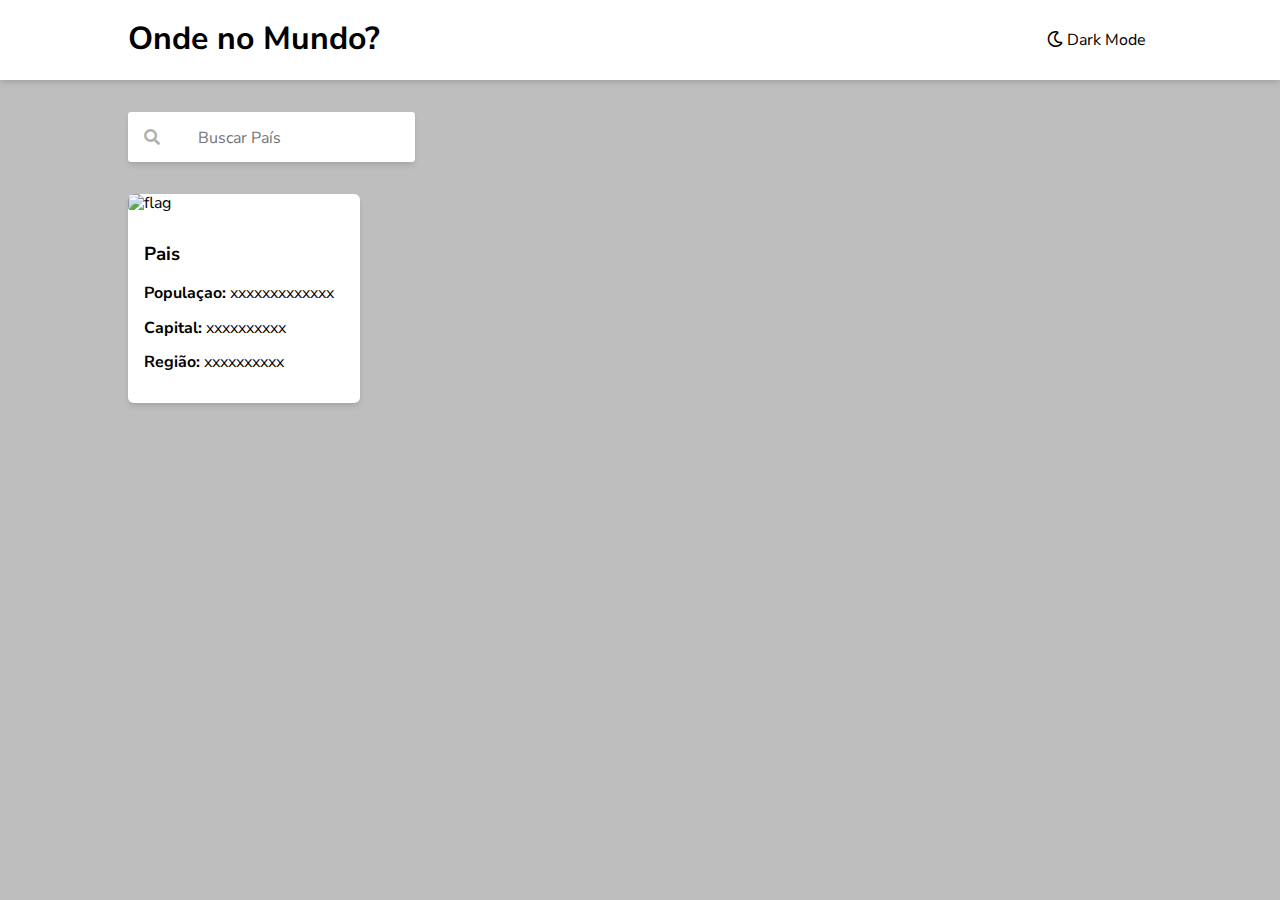
==== index.html @ 5ef60ff8 "parte 3" ====
<!DOCTYPE html>
<html lang="en">

<head>
    <meta charset="UTF-8">
    <meta http-equiv="X-UA-Compatible" content="IE=edge">
    <meta name="viewport" content="width=device-width, initial-scale=1.0">
    <link rel="stylesheet" href="css/main.css">
    <link rel="stylesheet" href="css/custom-select.css">
    <link rel="stylesheet" href="css/normalize.css">
    <link rel="stylesheet"
        href="https://fonts.googleapis.com/css2?family=Nunito+Sans:wght@300;400;600;800&display=swap">
    <link rel="stylesheet" href="https://cdnjs.cloudflare.com/ajax/libs/font-awesome/5.15.1/css/all.min.css">
    <title>Rest API Countries</title>
</head>

<body>

    <nav class="navbar">
        <div class="container navbar-content">
            <h1>Onde no Mundo?</h1>
            <button class="btn-darkmode">
                <i class="far fa-moon"></i>
                Dark Mode
            </button>
        </div>
    </nav>

    <header class="container filter-content margin">
        <form class="search " id="formulary">
            <i class="fas fa-search"></i>
            <input type="text" placeholder="Buscar País " id="input-fomulary">
        </form>
        <div class="custom-select" style="width:220px">
            <select>
                <option value="">Filtrar por Continentes</option>
                <option value="">Todos</option>
                <option value="Africa">Africa</option>
                <option value="Americas">Americas</option>
                <option value="Asia">Asia</option>
                <option value="Europe">Europa</option>
                <option value="Oceania">Oceania</option>
            </select>
        </div>
    </header>

    <main class="container grid" id="flag">
        <article class="card">
            <img src="https://flagcdn.com/br.svg" class="img-flag" alt="flag">
            <div class="card-content margin">
                <h3>Pais</h3>
                <p>
                    <b> Populaçao:</b>
                    xxxxxxxxxxxxx
                </p>
                <p>
                    <b> Capital:</b>
                    xxxxxxxxxx
                </p>
                <p>
                    <b> Região:</b>
                    xxxxxxxxxx
                </p>
            </div>
        </article>
    </main>

    <script src="js/darkmode.js"></script>
    <script src="js/custom-select.js"></script>
    <script src="js/app.js"></script>
    <script src="js/formulary.js"></script>

</body>

</html>
---- css/main.css ----
/* Box sizing em border-box para que a largura e altura incluam no calculo o padding e o border */
html{
    box-sizing: border-box;
}
/* Aqui foi adotado uma pratica para que o box-size herdasse do elemento pai sua configuração */
*, *::before, *::after{
    box-sizing: inherit;
}
/* Fonte e cores, Aqui crio variaveis de cores para serem utilizadas em todo esse arquivo CSS */
body{
    --radius: 0.35rem;
    --color-background: #bebebe;
    --color-background2: #ffffff;
    --color-text: #000000;
    --box-shadow: 0 4px 6px -1px rgba(0, 0, 0, 0.1), 0 2px 4px -1px rgba(0, 0, 0, 0.06);
    font-family: 'Nunito Sans', sans-serif;
    color: var(--color-text);
    background-color: var(--color-background);
}
body.darkmode{
    --color-background: #212E37;
    --color-background2: #2b3743 ;
    --color-text: #ffffff;

}

.container{
    margin-left: auto;
    margin-right: auto;
    width: 80%;
}

/* Margens */
.margin{
    margin-top: 2rem;
    margin-bottom: 2rem;
}

/* Barra Superior */
.navbar{
    background-color: var(--color-background2);
    box-shadow: var(--box-shadow);
}

.navbar-content{
    display:flex;
    justify-content: space-between;
    align-items: center;
}
/* Botão */
.btn-darkmode{
    background-color: var(--color-background2);
    border: none;
    outline: none;
    cursor: pointer;
    opacity: 1;
    transition: 0.3s;
    color: var(--color-text)
}
.btn-darkmode:hover {
    opacity: 0.6;
    

}
/* Filtros */
.filter-content {
    display:flex;
    justify-content: space-between;
    align-items: center;
}
.search{
    box-shadow:var(--box-shadow) ;
    border-radius: 0.2rem;
    background-color: var(--color-background2);
    padding: 1rem;
    height: 50px;
    

}
.search i{
    opacity: 0.3;
    
    
}
#input-fomulary{
    border: none;
    outline: none;
    margin-left: 2rem;
    background-color: var(--color-background2);
    color: var(--color-text);
    

}

/* Espaçamento entre os cards */
.grid{
    display: grid;
    grid-template-columns: repeat(4, minmax(0, 1fr));
    gap: 2rem;
}
/* Cartão */
.card{
    background-color: var(--color-background2);
    border-radius: var(--radius);
    box-shadow: var(--box-shadow);
}
.img-flag{
    width: 100%;
    border-bottom-left-radius: var(--radius);
    border-bottom-right-radius: var(----radius);
}
.card img {
    border-top-right-radius:var(--radius);
    border-top-left-radius: var(--radius);
}
.card-content{
    margin-bottom: 2rem;
    margin-left: 1rem;
    
}

/* Responsividade */
@media (max-width: 1200px){
    .grid {
    grid-template-columns: repeat(3, minmax(0, 1fr));
    }
}    
@media (max-width: 900px){
        .navbar-content{
            font-size: 0.7rem;
        }
        .grid {
        grid-template-columns: repeat(2, minmax(0, 1fr));
        }
        
}

@media (max-width: 658px){
    .navbar-content{
        font-size: 0.7rem;
    }
    .grid {
    grid-template-columns: repeat(1, minmax(0, 1fr));
    }
    .filter-content{
        flex-direction: column;
        align-items: flex-start;

    }
    .search{ 
        margin-bottom: 1rem;
        width: 100%;
    }
    #input-fomulary{
        width: 85%;
    }

}
---- css/custom-select.css ----
/* The container must be positioned relative: */
.custom-select {
  position: relative;
  
}

.custom-select select {
  display: none; /*hide original SELECT element: */
  
}

.select-selected {
  background-color: var(--color-background2);
  box-shadow:var(--box-shadow) ;
  border-radius: 0.2rem;
  
}

/* Style the arrow inside the select element: */
.select-selected:after {
  position: absolute;
  content: "";
  top: 21px;
  right: 10px;
  width: 0; 
  height: 0;
  border: 6px solid transparent;
  border-color: var(--color-text) transparent transparent transparent;
}

/* Point the arrow upwards when the select box is open (active): */
.select-selected.select-arrow-active:after {
  border-color: transparent transparent var(--color-text) transparent;
  top: 14px;
}

/* style the items (options), including the selected item: */
.select-items div,.select-selected {
  color: var(--color-text);
  padding: 18px 16px;
  border: 1px solid transparent;
  border-color: transparent transparent rgba(0, 0, 0, 0.1) transparent;
  cursor: pointer;
  height: 50px;
  
}

/* Style items (options): */
.select-items {
  position: absolute;
  background-color: var(--color-background2);
  margin-top: 0.3rem;
  top: 100%;
  left: 0;
  right: 0;
  z-index: 99;
  box-shadow:var(--box-shadow) ;
  border-radius: 0.2rem;
  
}

/* Hide the items when the select box is closed: */
.select-hide {
  display: none;
}

.select-items div:hover, .same-as-selected {
  background-color: rgba(0, 0, 0, 0.1);
  box-shadow:var(--box-shadow) ;
}
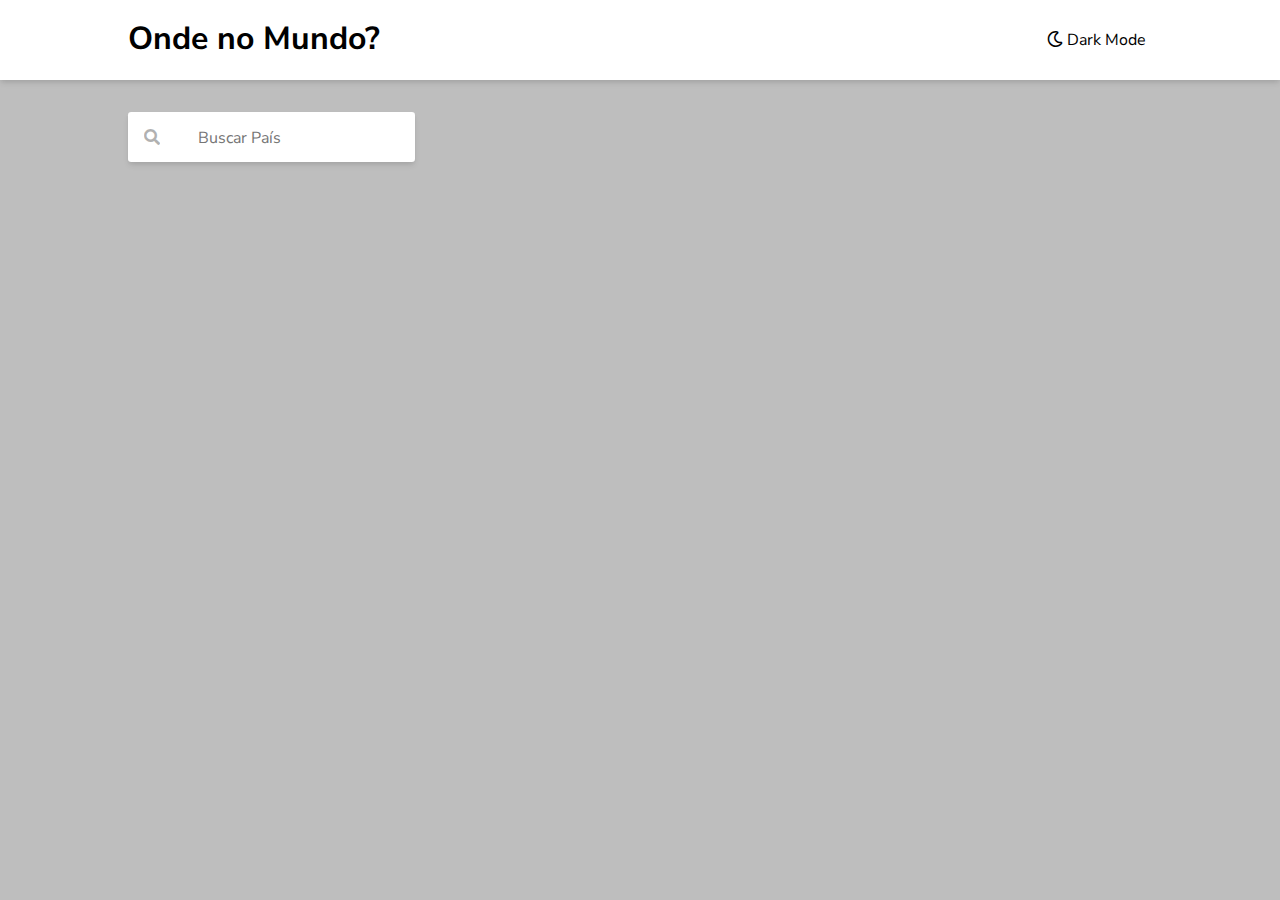
==== commit 058f755e: "parte 4" ====
--- a/index.html
+++ b/index.html
@@ -45,22 +45,7 @@
     </header>
 
     <main class="container grid" id="flag">
-        <article class="card">
-            <img src="https://flagcdn.com/br.svg" class="img-flag" alt="flag">
-            <div class="card-content margin">
-                <h3>Pais</h3>
-                <p>
-                    <b> Populaçao:</b>
-                    xxxxxxxxxxxxx
-                </p>
-                <p>
-                    <b> Capital:</b>
-                    xxxxxxxxxx
-                </p>
-                <p>
-                    <b> Região:</b>
-                    xxxxxxxxxx
-                </p>
+                        
             </div>
         </article>
     </main>
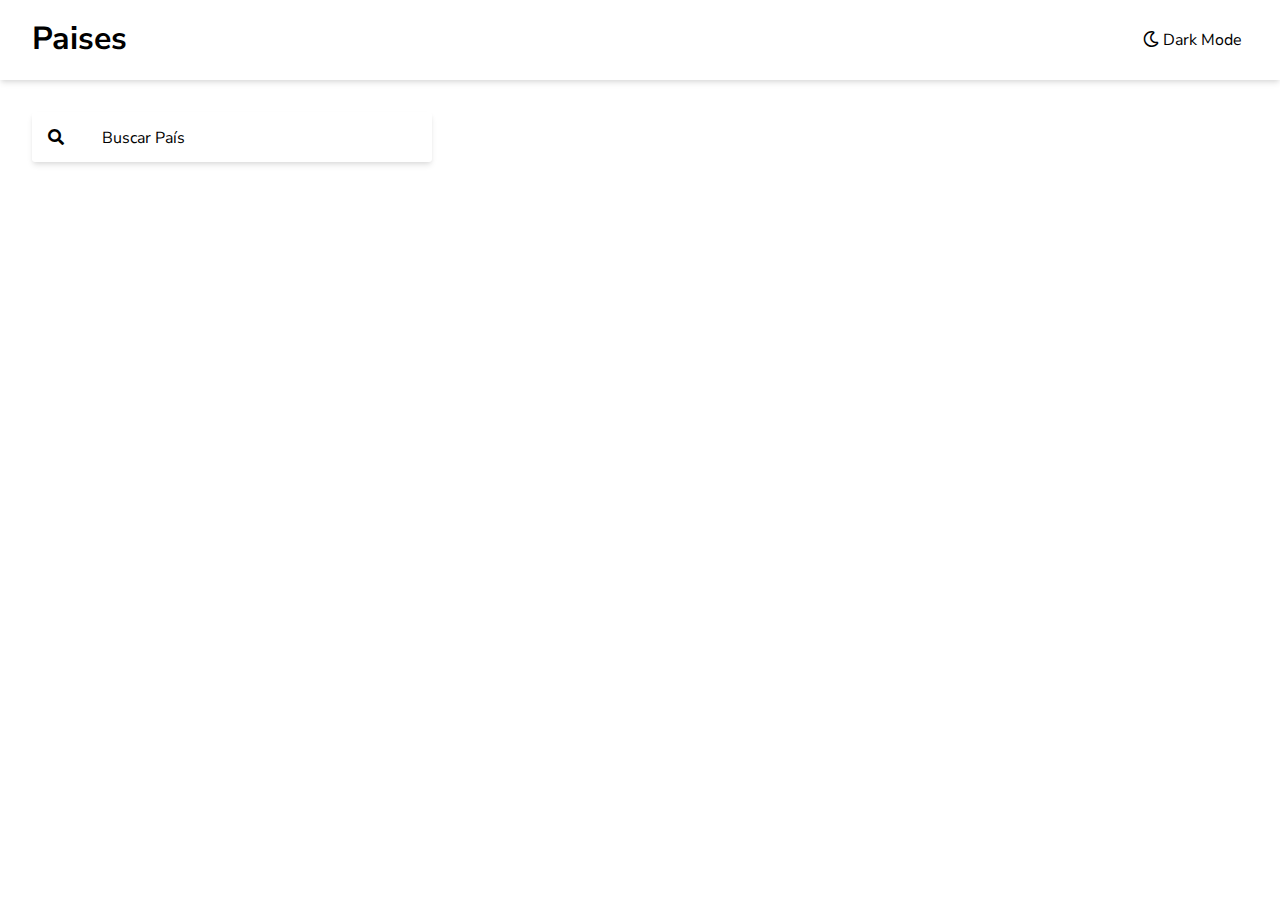
==== commit 5f0437da: "parte 4" ====
--- a/index.html
+++ b/index.html
@@ -1,35 +1,36 @@
 <!DOCTYPE html>
-<html lang="en">
+<html lang="pt-Br">
 
 <head>
     <meta charset="UTF-8">
-    <meta http-equiv="X-UA-Compatible" content="IE=edge">
+   
+    <title>Enciclopédia dos Paises</title>
     <meta name="viewport" content="width=device-width, initial-scale=1.0">
     <link rel="stylesheet" href="css/main.css">
     <link rel="stylesheet" href="css/custom-select.css">
+    <link rel="stylesheet" href="https://fonts.googleapis.com/css2?family=Nunito+Sans:wght@300;400;600;800&display=swap">
+    <link rel="stylesheet" href="https://cdnjs.cloudflare.com/ajax/libs/font-awesome/5.15.1/css/all.min.css">
     <link rel="stylesheet" href="css/normalize.css">
-    <link rel="stylesheet"
-        href="https://fonts.googleapis.com/css2?family=Nunito+Sans:wght@300;400;600;800&display=swap">
-    <link rel="stylesheet" href="https://cdnjs.cloudflare.com/ajax/libs/font-awesome/5.15.1/css/all.min.css">
-    <title>Rest API Countries</title>
 </head>
 
 <body>
 
+    <!-- Cabeçalho e Botão Dark Mode -->
     <nav class="navbar">
         <div class="container navbar-content">
-            <h1>Onde no Mundo?</h1>
+            <h1>Paises</h1>
             <button class="btn-darkmode">
                 <i class="far fa-moon"></i>
                 Dark Mode
             </button>
         </div>
     </nav>
-
-    <header class="container filter-content margin">
+    
+    <!-- Filtros de Buscas -->
+    <header class="container filter-content margin" >
         <form class="search " id="formulary">
             <i class="fas fa-search"></i>
-            <input type="text" placeholder="Buscar País " id="input-fomulary">
+            <input type="text" placeholder="Buscar País" id="input-fomulary" >
         </form>
         <div class="custom-select" style="width:220px">
             <select>
@@ -45,15 +46,12 @@
     </header>
 
     <main class="container grid" id="flag">
-                        
-            </div>
-        </article>
     </main>
 
-    <script src="js/darkmode.js"></script>
-    <script src="js/custom-select.js"></script>
-    <script src="js/app.js"></script>
-    <script src="js/formulary.js"></script>
+    <script type="text/javascript" src="js/darkmode.js"></script>
+    <script type="text/javascript" src="js/app.js"></script>
+    <script type="text/javascript" src="js/custom-select.js"></script>
+    <script type="text/javascript" src="js/formulary.js"></script>
 
 </body>
 
--- a/css/main.css
+++ b/css/main.css
@@ -1,4 +1,10 @@
-
+:root {
+    /* --color-bg: #bebebe;
+    --color-bg-secondary: #ffffff;
+    --color-text: #000000; */
+    --box-shadow: 0 4px 6px -1px rgba(0, 0, 0, 0.1), 0 2px 4px -1px rgba(0, 0, 0, 0.06);
+    --border-radius: 0.35rem;
+}
 /* Box sizing em border-box para que a largura e altura incluam no calculo o padding e o border */
 html{
     box-sizing: border-box;
@@ -16,7 +22,7 @@
     --box-shadow: 0 4px 6px -1px rgba(0, 0, 0, 0.1), 0 2px 4px -1px rgba(0, 0, 0, 0.06);
     font-family: 'Nunito Sans', sans-serif;
     color: var(--color-text);
-    background-color: var(--color-background);
+    background-color: var(--color-background2);
 }
 body.darkmode{
     --color-background: #212E37;
@@ -28,7 +34,7 @@
 .container{
     margin-left: auto;
     margin-right: auto;
-    width: 80%;
+    width: 95%;
 }
 
 /* Margens */
@@ -75,13 +81,20 @@
     background-color: var(--color-background2);
     padding: 1rem;
     height: 50px;
+    width: 400px;
+    color: var(--color-text);
+    
     
 
 }
 .search i{
-    opacity: 0.3;
+    
+    color: var(--color-text)
     
     
+}
+input::placeholder {
+    color: var(--color-text);
 }
 #input-fomulary{
     border: none;
@@ -89,36 +102,41 @@
     margin-left: 2rem;
     background-color: var(--color-background2);
     color: var(--color-text);
-    
-
 }
 
 /* Espaçamento entre os cards */
 .grid{
     display: grid;
-    grid-template-columns: repeat(4, minmax(0, 1fr));
-    gap: 2rem;
+    grid-template-columns: repeat(auto-fit, minmax(300px, 1fr));
+    gap: 3rem;
 }
 /* Cartão */
 .card{
     background-color: var(--color-background2);
     border-radius: var(--radius);
     box-shadow: var(--box-shadow);
+    width: 320px;
+    
+    
 }
-.img-flag{
-    width: 100%;
-    border-bottom-left-radius: var(--radius);
-    border-bottom-right-radius: var(----radius);
+
+.country-img{
+    min-height: 180px;
+    width: 320px;
+    background-size: cover;
+    background-repeat: no-repeat; 
+    background-position: center;
+    border-top-left-radius: var(--radius);
+    border-top-right-radius: var(--radius);
+    
+
 }
-.card img {
-    border-top-right-radius:var(--radius);
-    border-top-left-radius: var(--radius);
-}
+
 .card-content{
     margin-bottom: 2rem;
-    margin-left: 1rem;
-    
+    margin-left: 1rem;   
 }
+
 
 /* Responsividade */
 @media (max-width: 1200px){
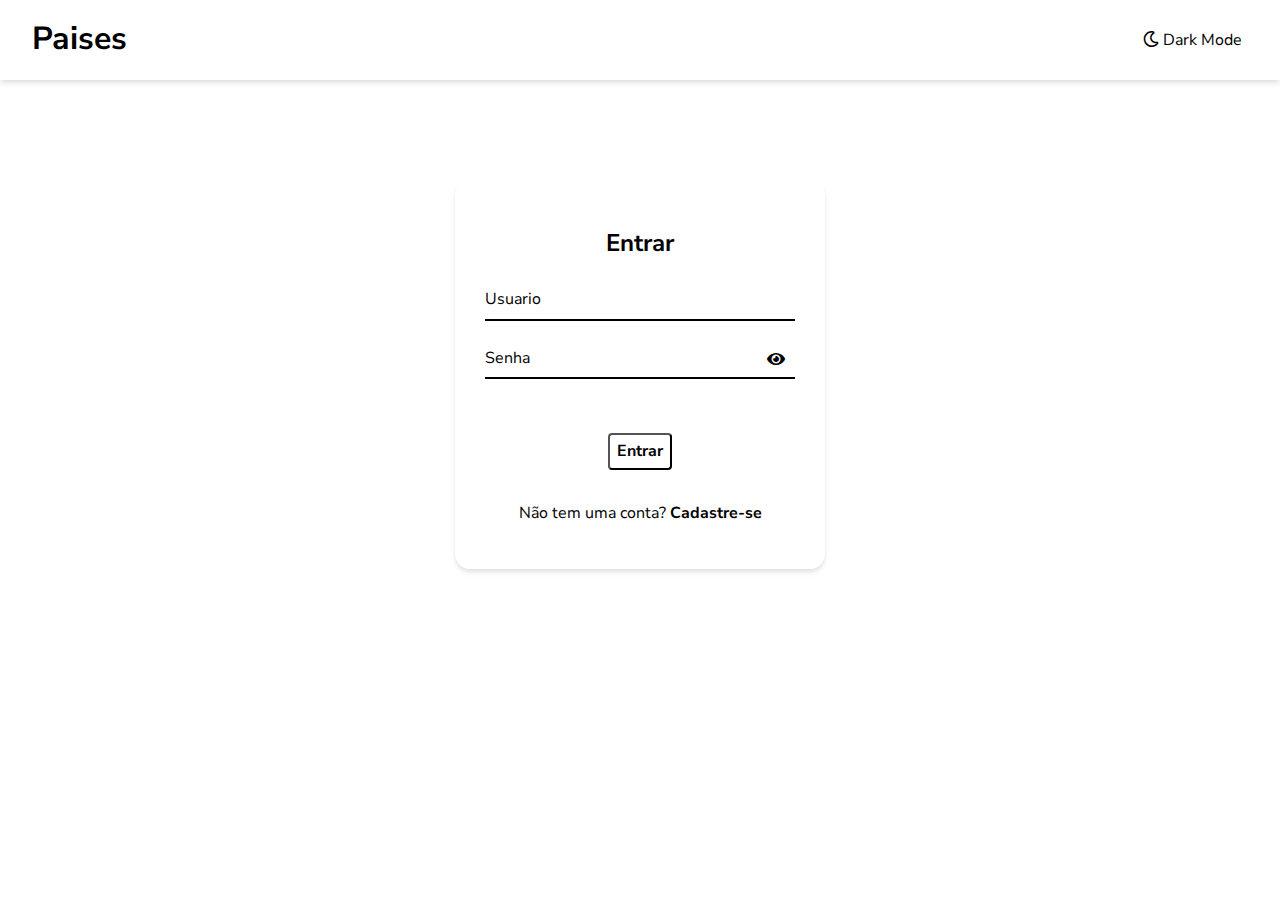
==== commit 7c747aed: "Final" ====
--- a/index.html
+++ b/index.html
@@ -3,7 +3,6 @@
 
 <head>
     <meta charset="UTF-8">
-   
     <title>Enciclopédia dos Paises</title>
     <meta name="viewport" content="width=device-width, initial-scale=1.0">
     <link rel="stylesheet" href="css/main.css">
@@ -25,34 +24,39 @@
             </button>
         </div>
     </nav>
-    
-    <!-- Filtros de Buscas -->
-    <header class="container filter-content margin" >
-        <form class="search " id="formulary">
-            <i class="fas fa-search"></i>
-            <input type="text" placeholder="Buscar País" id="input-fomulary" >
-        </form>
-        <div class="custom-select" style="width:220px">
-            <select>
-                <option value="">Filtrar por Continentes</option>
-                <option value="">Todos</option>
-                <option value="Africa">Africa</option>
-                <option value="Americas">Americas</option>
-                <option value="Asia">Asia</option>
-                <option value="Europe">Europa</option>
-                <option value="Oceania">Oceania</option>
-            </select>
+    <div class='box'>
+        <div class='cardbox'>
+          <h2> Entrar </h2>
+          
+          <div id='msgError'></div>
+          
+          <div class='label-float'>
+            <input type='text' id='usuario' paceholder='' required>
+            <label id='userLabel' for='usuario'>Usuario</label>
+          </div>
+          
+          <div class='label-float'>
+            <input type='password' id='senha' paceholder='' required>
+            <label id='senhaLabel' for='senha'>Senha</label>
+            <i class="fa fa-eye" aria-hidden="true"></i>
+          </div>
+          <br>          
+          <div class='justify-center'>
+            <button class="btn" onclick='entrar()'>Entrar</button>
+          </div>
+          
+          <div class='justify-center'>
+            <br>
+          </div>
+          
+          <p> Não tem uma conta?
+            <a class="btn-darkmode" href='/Desafio-REST-API-Countries/cadastro.html'> Cadastre-se </a>
+          </p>
+          
         </div>
-    </header>
-
-    <main class="container grid" id="flag">
-    </main>
-
-    <script type="text/javascript" src="js/darkmode.js"></script>
-    <script type="text/javascript" src="js/app.js"></script>
-    <script type="text/javascript" src="js/custom-select.js"></script>
-    <script type="text/javascript" src="js/formulary.js"></script>
-
+        </div>
+        <script type="text/javascript" src="js/darkmode.js"></script>
+        <script src="js/login.js"></script>
 </body>
 
 </html>--- a/css/main.css
+++ b/css/main.css
@@ -1,10 +1,3 @@
-:root {
-    /* --color-bg: #bebebe;
-    --color-bg-secondary: #ffffff;
-    --color-text: #000000; */
-    --box-shadow: 0 4px 6px -1px rgba(0, 0, 0, 0.1), 0 2px 4px -1px rgba(0, 0, 0, 0.06);
-    --border-radius: 0.35rem;
-}
 /* Box sizing em border-box para que a largura e altura incluam no calculo o padding e o border */
 html{
     box-sizing: border-box;
@@ -107,22 +100,22 @@
 /* Espaçamento entre os cards */
 .grid{
     display: grid;
-    grid-template-columns: repeat(auto-fit, minmax(300px, 1fr));
+    grid-template-columns: repeat(4, minmax(300px, 1fr));
     gap: 3rem;
-}
+}   
 /* Cartão */
 .card{
     background-color: var(--color-background2);
     border-radius: var(--radius);
     box-shadow: var(--box-shadow);
-    width: 320px;
+    width: 280px;
     
     
 }
 
 .country-img{
-    min-height: 180px;
-    width: 320px;
+    min-height: 160px;
+    width: 280px;
     background-size: cover;
     background-repeat: no-repeat; 
     background-position: center;
@@ -136,7 +129,169 @@
     margin-bottom: 2rem;
     margin-left: 1rem;   
 }
-
+.border-countries{
+    display: flex;
+    align-items: center;
+    margin-left: 4.5rem;   
+} 
+.border-countries-label{
+    margin-right:1rem;
+    display: inline-flex;
+}
+.country-btn{
+    border: 1px solid transparent;
+    border-radius: 2px;
+    height: 1.5rem;
+    width: 6rem;
+    margin-right:1rem;
+    margin-top: 1rem;
+    margin-left: 1rem;
+    background: var(--elements-color); 
+    color: var(--text-color);
+    box-shadow: var(--box-shadow);
+    cursor: pointer;
+}
+
+
+  
+  .box {
+    display: flex;
+    justify-content: center;
+    width: 100%;
+    margin-top: 100px;
+  }
+  
+  .cardbox {
+    background-color: var(--color-background2);
+    padding: 30px;
+    border-radius: 4%;
+    box-shadow: var(--box-shadow);
+    width: 370px;
+    
+  }
+  
+  h2{
+    text-align: center;
+    margin-bottom: 20px;
+    color: var(--color-text);
+  }
+  
+  .label-float input{
+    width: 100%;
+    padding: 5px 5px;
+    display: inline-block;
+    border: 0;
+    border-bottom: 2px solid var(--color-text);
+    background-color: transparent;
+    outline: none;
+    min-width: 180px;
+    font-size: 16px;
+    transition: all .3s ease-out;
+    border-radius: 0;
+    
+  }
+  
+  .label-float{
+    position: relative;
+    padding-top: 13px;
+    margin-top: 5%;
+    margin-bottom: 5%;
+  }
+  
+  .label-float input:focus{
+    border-bottom: 2px solid var(--color-text);
+  }
+  
+  .label-float label{
+    color: var(--color-text);
+    pointer-event: none;
+    position: absolute;
+    top: 0;
+    left: 0;
+    margin-top: 13px;
+    transition: all .3s ease-out;
+  }
+  
+  .label-float input:focus + label,
+  .label-float input:valid + label{
+    font-size: 13px;
+    margin-top: 0;
+    color: var(--color-text)
+  }
+  
+  
+  .justify-center{
+    display: flex;
+    justify-content: center;
+  }
+  
+  hr{
+    margin-top: 10%;
+    margin-bottom: 10%;
+    width: 60%;
+  }
+  
+  p{
+    color: var(--color-text);
+    font-size: 14p;
+    text-align: center;
+  }
+  
+  a{
+    color: var(--color-text);
+    font-weight: bold;
+    text-decoration: none;
+    transition: all .3s ease-out;
+  }
+  
+a:hover{
+    color: var(--color-text);
+}
+  
+.fa-eye{
+    position: absolute;
+    top: 15px;
+    right: 10px;
+    cursor: pointer;
+    color: var(--color-text);
+}
+  
+.btn{
+        background-color: transparent;
+        border-color: var(--color-text);
+        color: var(--color-text);
+        padding: 7px;
+        font-weight: bold;
+        font-size: 12pt;
+        margin-top: 20px;
+        border-radius: 4px;
+        cursor: pointer;
+        outline: none;
+        transition: all .4s ease-out;
+}
+      
+.btn:hover{
+        background-color: var(--color-text);
+        color: var(--color-background2);
+}
+  
+#msgError{
+    text-align: center;
+    color: #ff0000;
+    background-color: #ffbbbb;
+    padding: 10px;
+    border-radius: 4px;
+    display: none;
+}
+  
+#msgSuccess{
+    text-align: center;
+    color: #00bb00;
+    background-color: #bbffbe;
+    padding: 10px;
+    border-radius: 4px;
+    display: none;
+}
 
 /* Responsividade */
 @media (max-width: 1200px){
@@ -144,7 +299,7 @@
     grid-template-columns: repeat(3, minmax(0, 1fr));
     }
 }    
-@media (max-width: 900px){
+@media (max-width: 1000px){
         .navbar-content{
             font-size: 0.7rem;
         }
@@ -159,19 +314,45 @@
         font-size: 0.7rem;
     }
     .grid {
-    grid-template-columns: repeat(1, minmax(0, 1fr));
-    }
+        display: flex;
+        flex-direction: column;
+        align-items: center;
+        }
     .filter-content{
         flex-direction: column;
-        align-items: flex-start;
-
+        align-items: center;
     }
     .search{ 
         margin-bottom: 1rem;
         width: 100%;
     }
     #input-fomulary{
-        width: 85%;
-    }
-
+        width: 50%;   
+    }
+    .modal{
+        display: flex;
+        flex-direction: column;   
+    }
+    .countryModal{
+        
+    }
+    .modalInfo{
+        display: flex;
+        flex-direction: column;
+        
+    }
+    #flagimg{
+        width: 500px;
+
+    }
+    .rightModal{
+        align-items: center;
+        display: flex;
+        flex-direction: column;
+    }
+    .btn-darkmode{
+        position: relative;
+        bottom: 10px;
+    }
+  
 }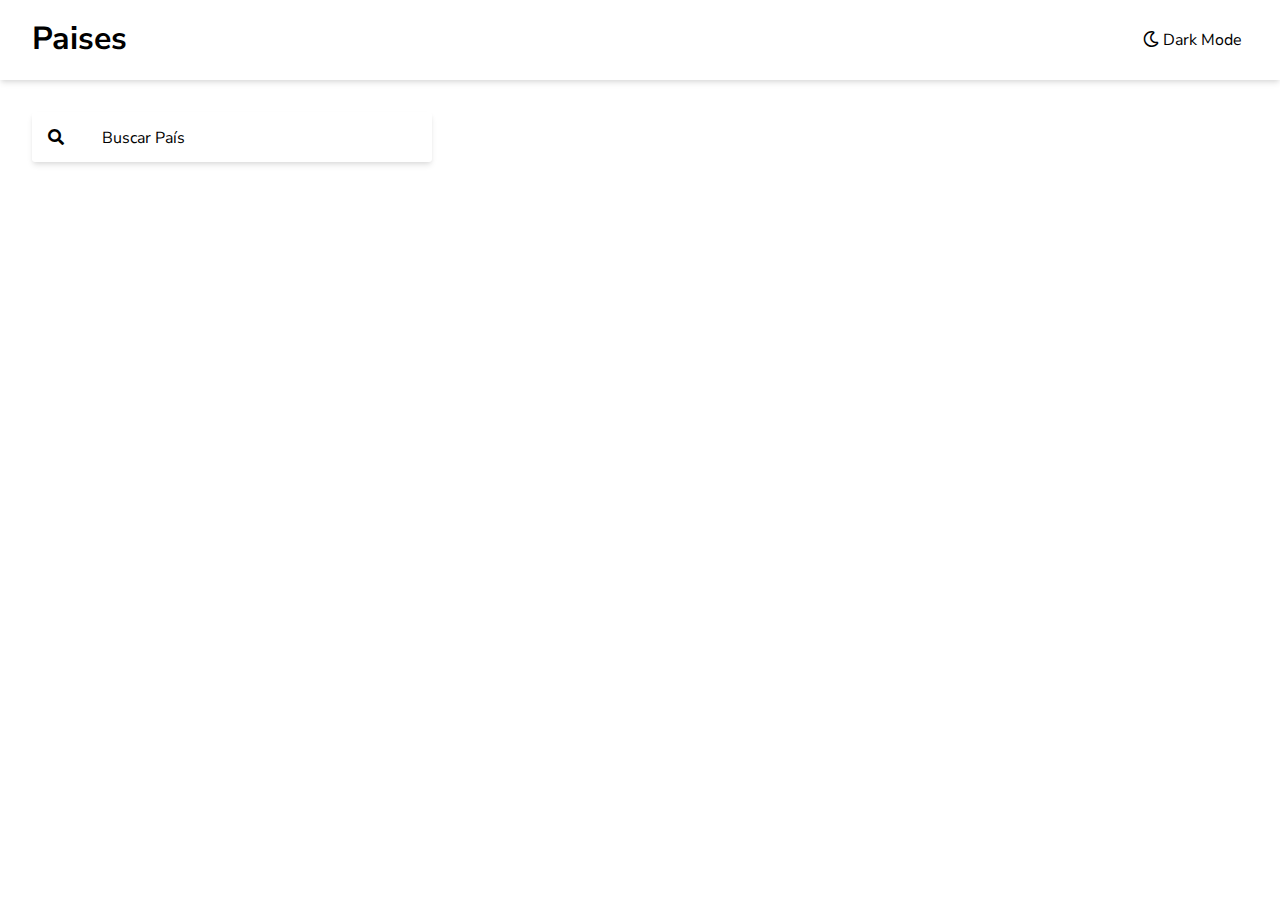
==== commit 153698c8: "commit" ====
--- a/index.html
+++ b/index.html
@@ -2,7 +2,7 @@
 <html lang="pt-Br">
 
 <head>
-    <meta charset="UTF-8">
+    <meta charset="UTF-8">   
     <title>Enciclopédia dos Paises</title>
     <meta name="viewport" content="width=device-width, initial-scale=1.0">
     <link rel="stylesheet" href="css/main.css">
@@ -24,39 +24,34 @@
             </button>
         </div>
     </nav>
-    <div class='box'>
-        <div class='cardbox'>
-          <h2> Entrar </h2>
-          
-          <div id='msgError'></div>
-          
-          <div class='label-float'>
-            <input type='text' id='usuario' paceholder='' required>
-            <label id='userLabel' for='usuario'>Usuario</label>
-          </div>
-          
-          <div class='label-float'>
-            <input type='password' id='senha' paceholder='' required>
-            <label id='senhaLabel' for='senha'>Senha</label>
-            <i class="fa fa-eye" aria-hidden="true"></i>
-          </div>
-          <br>          
-          <div class='justify-center'>
-            <button class="btn" onclick='entrar()'>Entrar</button>
-          </div>
-          
-          <div class='justify-center'>
-            <br>
-          </div>
-          
-          <p> Não tem uma conta?
-            <a class="btn-darkmode" href='/Desafio-REST-API-Countries/cadastro.html'> Cadastre-se </a>
-          </p>
-          
+    
+    <!-- Filtros de Buscas -->
+    <header class="container filter-content margin" >
+        <form class="search " id="formulary">
+            <i class="fas fa-search"></i>
+            <input type="text" placeholder="Buscar País" id="input-fomulary" >
+        </form>
+        <div class="custom-select" style="width:220px">
+            <select class="select">
+                <option value="">Filtrar por Continentes</option>
+                <option value="">Todos</option>
+                <option value="Africa">Africa</option>
+                <option value="Americas">Americas</option>
+                <option value="Asia">Asia</option>
+                <option value="Europe">Europa</option>
+                <option value="Oceania">Oceania</option>
+            </select>
         </div>
-        </div>
-        <script type="text/javascript" src="js/darkmode.js"></script>
-        <script src="js/login.js"></script>
+    </header>
+
+    <main class="container grid" id="flag">
+    </main>
+
+    <script type="text/javascript" src="js/darkmode.js"></script>
+    <script type="text/javascript" src="js/app.js"></script>
+    <script type="text/javascript" src="js/custom-select.js"></script>
+    <script type="text/javascript" src="js/formulary.js"></script>
+
 </body>
 
 </html>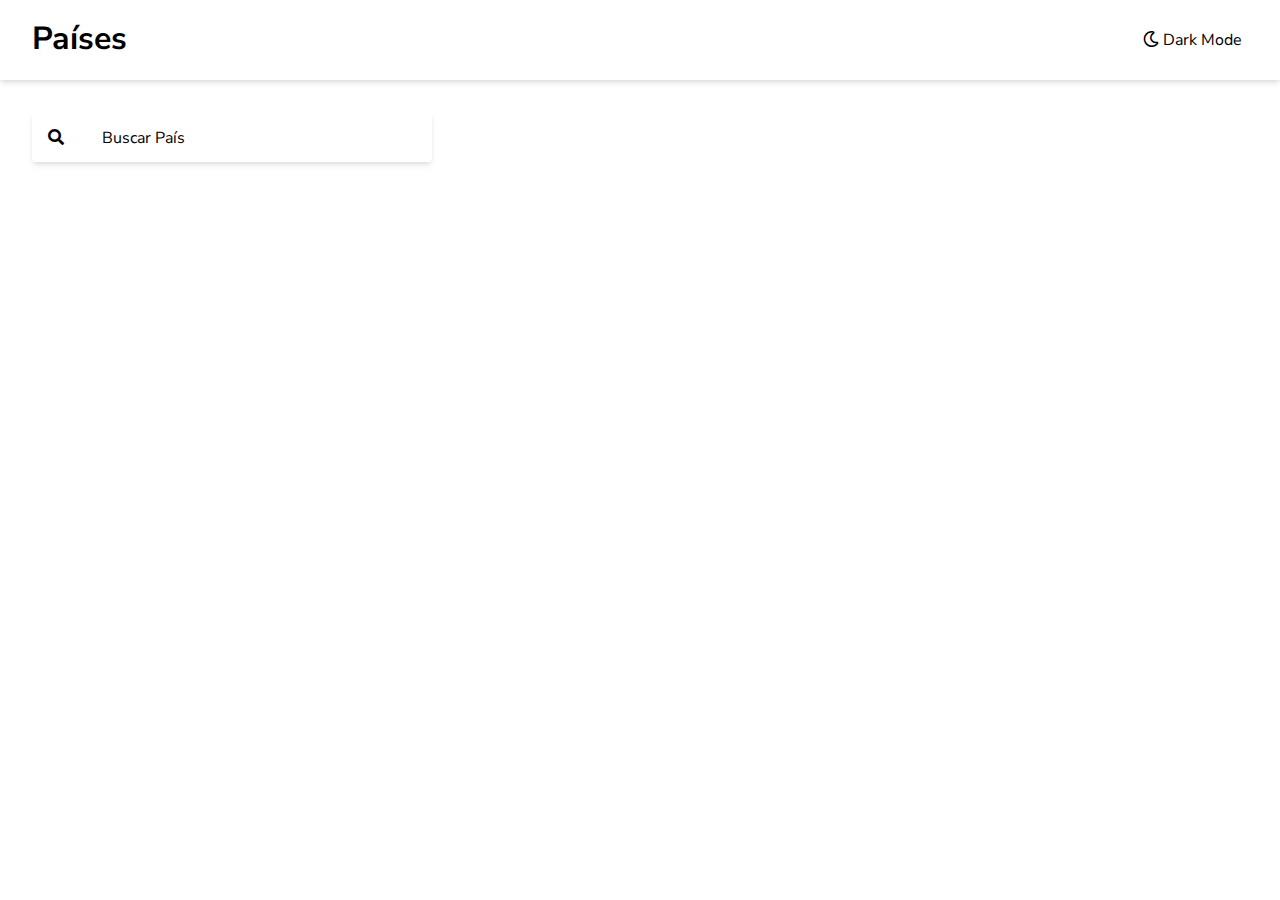
==== commit 01093c26: "Update index.html" ====
--- a/index.html
+++ b/index.html
@@ -3,7 +3,7 @@
 
 <head>
     <meta charset="UTF-8">   
-    <title>Enciclopédia dos Paises</title>
+    <title>Enciclopédia dos Países</title>
     <meta name="viewport" content="width=device-width, initial-scale=1.0">
     <link rel="stylesheet" href="css/main.css">
     <link rel="stylesheet" href="css/custom-select.css">
@@ -17,7 +17,7 @@
     <!-- Cabeçalho e Botão Dark Mode -->
     <nav class="navbar">
         <div class="container navbar-content">
-            <h1>Paises</h1>
+            <h1>Países</h1>
             <button class="btn-darkmode">
                 <i class="far fa-moon"></i>
                 Dark Mode
@@ -25,7 +25,7 @@
         </div>
     </nav>
     
-    <!-- Filtros de Buscas -->
+    <!-- Filtros de Buscas -->  
     <header class="container filter-content margin" >
         <form class="search " id="formulary">
             <i class="fas fa-search"></i>
@@ -54,4 +54,4 @@
 
 </body>
 
-</html>+</html>
--- a/css/main.css
+++ b/css/main.css
@@ -21,7 +21,6 @@
     --color-background: #212E37;
     --color-background2: #2b3743 ;
     --color-text: #ffffff;
-
 }
 
 .container{
@@ -30,6 +29,7 @@
     width: 95%;
 }
 
+
 /* Margens */
 .margin{
     margin-top: 2rem;
@@ -40,6 +40,7 @@
 .navbar{
     background-color: var(--color-background2);
     box-shadow: var(--box-shadow);
+    width: 100%;
 }
 
 .navbar-content{
@@ -108,9 +109,7 @@
     background-color: var(--color-background2);
     border-radius: var(--radius);
     box-shadow: var(--box-shadow);
-    width: 280px;
-    
-    
+    width: 280px;    
 }
 
 .country-img{
@@ -127,7 +126,8 @@
 
 .card-content{
     margin-bottom: 2rem;
-    margin-left: 1rem;   
+    margin-left: 1rem;
+       
 }
 .border-countries{
     display: flex;
@@ -169,6 +169,13 @@
     width: 370px;
     
   }
+  #return, #return a{
+      color: var(--color-text);
+  }
+  #return:hover{
+    box-shadow: 0px 0px 15px 0px rgba(0, 0, 0, 0.3);
+    
+}
   
   h2{
     text-align: center;
@@ -224,6 +231,7 @@
     display: flex;
     justify-content: center;
   }
+
   
   hr{
     margin-top: 10%;
@@ -234,7 +242,6 @@
   p{
     color: var(--color-text);
     font-size: 14p;
-    text-align: center;
   }
   
   a{
@@ -351,8 +358,13 @@
         flex-direction: column;
     }
     .btn-darkmode{
-        position: relative;
         bottom: 10px;
     }
+    .card{
+        width: 95%;
+    }
+    .country-img{
+        width: 100%;
+    }
   
 }